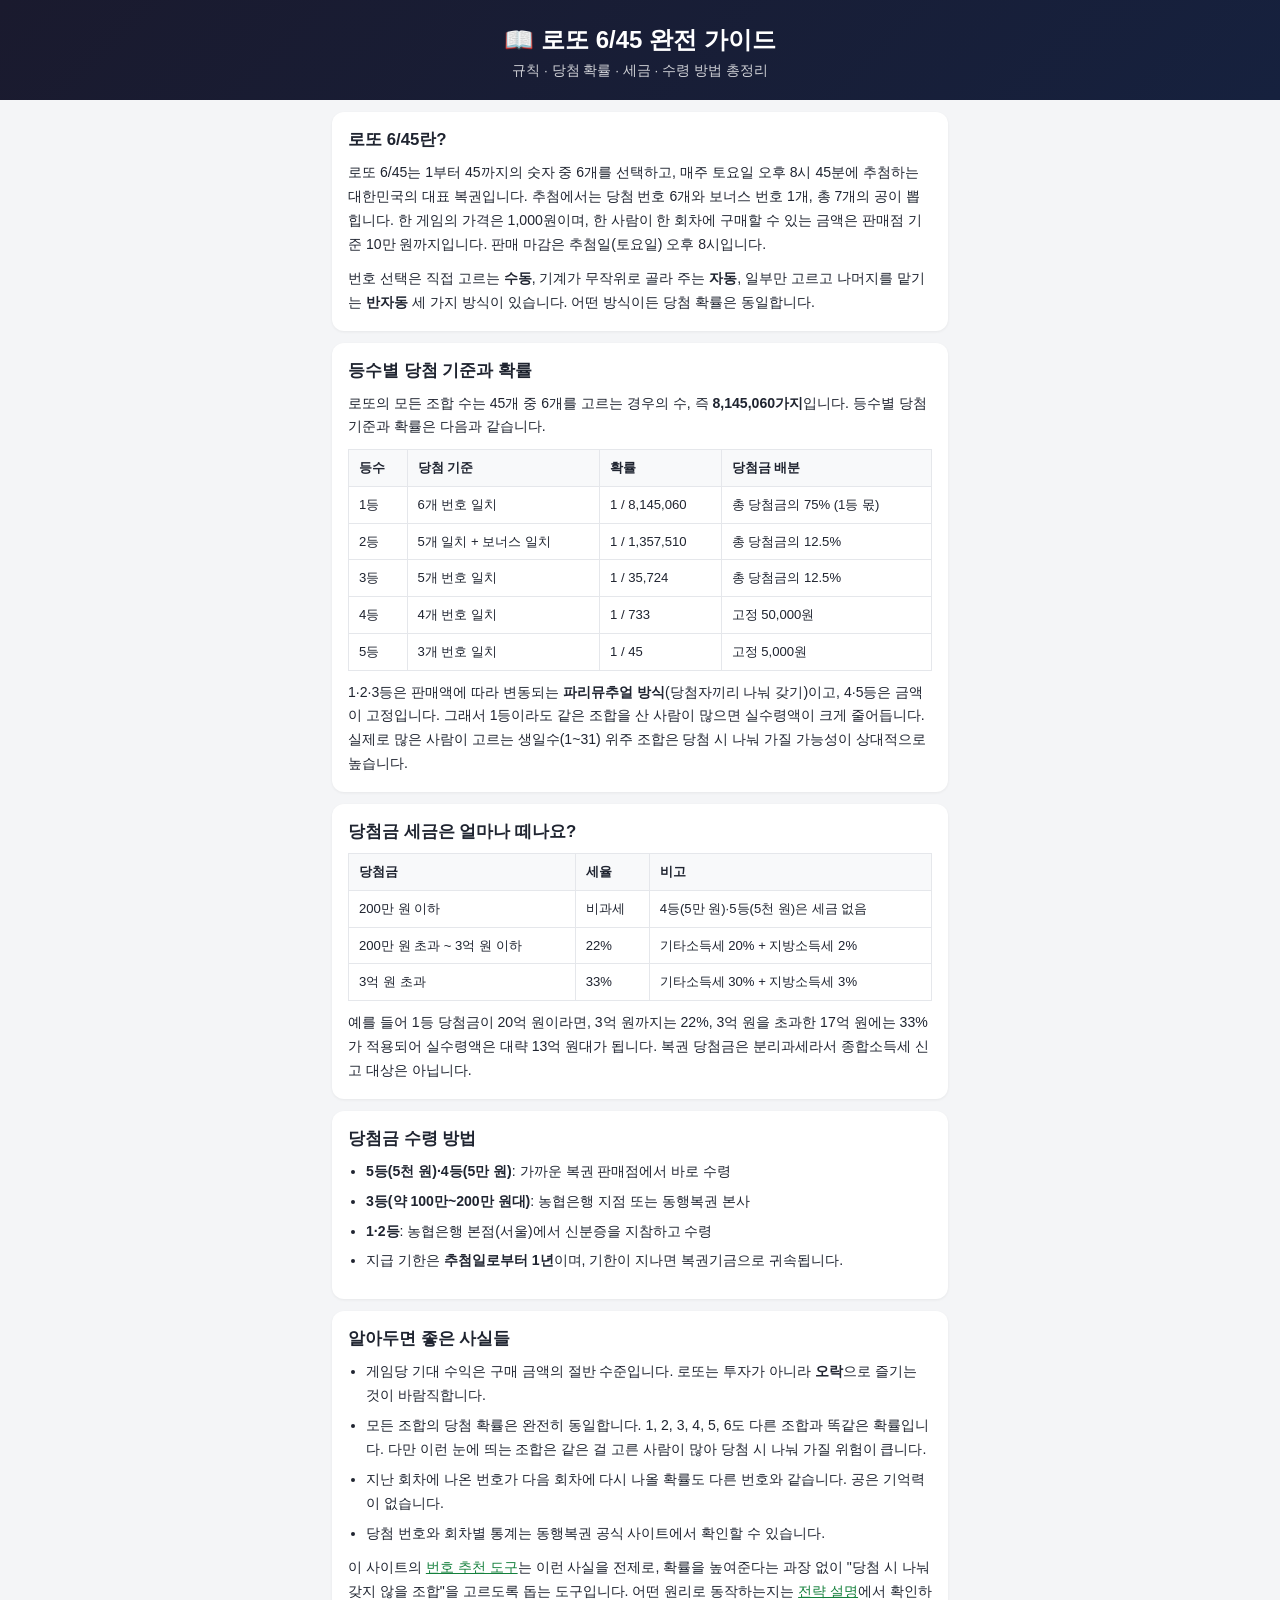
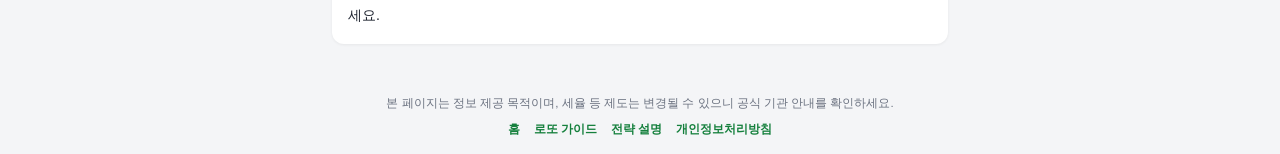
==== guide.html @ 37bbe976 "애드센스 승인 준비: 확인 코드 삽입 + 콘텐츠 페이지 추가 - 전 페이지 head에 애드센스 확인 코드(ca-pub-2843757027982749) 삽입 - 승인 심사용 콘텐츠:" ====
<!DOCTYPE html>
<html lang="ko">
<head>
  <meta charset="UTF-8" />
  <meta name="viewport" content="width=device-width, initial-scale=1.0" />
  <meta name="description" content="로또 6/45 기본 규칙, 등수별 당첨 확률, 당첨금 세금과 수령 방법까지 한 페이지로 정리한 가이드" />
  <title>로또 6/45 완전 가이드 — 확률·세금·수령 방법 | 로또 번호 추천</title>
  <link rel="icon" href="icon.svg" type="image/svg+xml" />
  <link rel="stylesheet" href="style.css" />
  <script async src="https://pagead2.googlesyndication.com/pagead/js/adsbygoogle.js?client=ca-pub-2843757027982749"
    crossorigin="anonymous"></script>
</head>
<body>
  <header class="app-header">
    <h1>📖 로또 6/45 완전 가이드</h1>
    <p class="subtitle">규칙 · 당첨 확률 · 세금 · 수령 방법 총정리</p>
  </header>

  <main class="article">
    <section class="card">
      <h2>로또 6/45란?</h2>
      <p>
        로또 6/45는 1부터 45까지의 숫자 중 6개를 선택하고, 매주 토요일 오후 8시 45분에
        추첨하는 대한민국의 대표 복권입니다. 추첨에서는 당첨 번호 6개와 보너스 번호 1개,
        총 7개의 공이 뽑힙니다. 한 게임의 가격은 1,000원이며, 한 사람이 한 회차에 구매할
        수 있는 금액은 판매점 기준 10만 원까지입니다. 판매 마감은 추첨일(토요일) 오후
        8시입니다.
      </p>
      <p>
        번호 선택은 직접 고르는 <strong>수동</strong>, 기계가 무작위로 골라 주는
        <strong>자동</strong>, 일부만 고르고 나머지를 맡기는 <strong>반자동</strong>
        세 가지 방식이 있습니다. 어떤 방식이든 당첨 확률은 동일합니다.
      </p>
    </section>

    <section class="card">
      <h2>등수별 당첨 기준과 확률</h2>
      <p>
        로또의 모든 조합 수는 45개 중 6개를 고르는 경우의 수, 즉
        <strong>8,145,060가지</strong>입니다. 등수별 당첨 기준과 확률은 다음과 같습니다.
      </p>
      <div class="table-wrap">
        <table>
          <thead>
            <tr><th>등수</th><th>당첨 기준</th><th>확률</th><th>당첨금 배분</th></tr>
          </thead>
          <tbody>
            <tr><td>1등</td><td>6개 번호 일치</td><td>1 / 8,145,060</td><td>총 당첨금의 75% (1등 몫)</td></tr>
            <tr><td>2등</td><td>5개 일치 + 보너스 일치</td><td>1 / 1,357,510</td><td>총 당첨금의 12.5%</td></tr>
            <tr><td>3등</td><td>5개 번호 일치</td><td>1 / 35,724</td><td>총 당첨금의 12.5%</td></tr>
            <tr><td>4등</td><td>4개 번호 일치</td><td>1 / 733</td><td>고정 50,000원</td></tr>
            <tr><td>5등</td><td>3개 번호 일치</td><td>1 / 45</td><td>고정 5,000원</td></tr>
          </tbody>
        </table>
      </div>
      <p>
        1·2·3등은 판매액에 따라 변동되는 <strong>파리뮤추얼 방식</strong>(당첨자끼리
        나눠 갖기)이고, 4·5등은 금액이 고정입니다. 그래서 1등이라도 같은 조합을 산 사람이
        많으면 실수령액이 크게 줄어듭니다. 실제로 많은 사람이 고르는 생일수(1~31) 위주
        조합은 당첨 시 나눠 가질 가능성이 상대적으로 높습니다.
      </p>
    </section>

    <section class="card">
      <h2>당첨금 세금은 얼마나 떼나요?</h2>
      <div class="table-wrap">
        <table>
          <thead>
            <tr><th>당첨금</th><th>세율</th><th>비고</th></tr>
          </thead>
          <tbody>
            <tr><td>200만 원 이하</td><td>비과세</td><td>4등(5만 원)·5등(5천 원)은 세금 없음</td></tr>
            <tr><td>200만 원 초과 ~ 3억 원 이하</td><td>22%</td><td>기타소득세 20% + 지방소득세 2%</td></tr>
            <tr><td>3억 원 초과</td><td>33%</td><td>기타소득세 30% + 지방소득세 3%</td></tr>
          </tbody>
        </table>
      </div>
      <p>
        예를 들어 1등 당첨금이 20억 원이라면, 3억 원까지는 22%, 3억 원을 초과한 17억 원에는
        33%가 적용되어 실수령액은 대략 13억 원대가 됩니다. 복권 당첨금은 분리과세라서
        종합소득세 신고 대상은 아닙니다.
      </p>
    </section>

    <section class="card">
      <h2>당첨금 수령 방법</h2>
      <ul>
        <li><strong>5등(5천 원)·4등(5만 원)</strong>: 가까운 복권 판매점에서 바로 수령</li>
        <li><strong>3등(약 100만~200만 원대)</strong>: 농협은행 지점 또는 동행복권 본사</li>
        <li><strong>1·2등</strong>: 농협은행 본점(서울)에서 신분증을 지참하고 수령</li>
        <li>지급 기한은 <strong>추첨일로부터 1년</strong>이며, 기한이 지나면 복권기금으로 귀속됩니다.</li>
      </ul>
    </section>

    <section class="card">
      <h2>알아두면 좋은 사실들</h2>
      <ul>
        <li>게임당 기대 수익은 구매 금액의 절반 수준입니다. 로또는 투자가 아니라
          <strong>오락</strong>으로 즐기는 것이 바람직합니다.</li>
        <li>모든 조합의 당첨 확률은 완전히 동일합니다. 1, 2, 3, 4, 5, 6도 다른 조합과
          똑같은 확률입니다. 다만 이런 눈에 띄는 조합은 같은 걸 고른 사람이 많아
          당첨 시 나눠 가질 위험이 큽니다.</li>
        <li>지난 회차에 나온 번호가 다음 회차에 다시 나올 확률도 다른 번호와 같습니다.
          공은 기억력이 없습니다.</li>
        <li>당첨 번호와 회차별 통계는 동행복권 공식 사이트에서 확인할 수 있습니다.</li>
      </ul>
      <p>
        이 사이트의 <a href="./">번호 추천 도구</a>는 이런 사실을 전제로, 확률을 높여준다는
        과장 없이 "당첨 시 나눠 갖지 않을 조합"을 고르도록 돕는 도구입니다. 어떤 원리로
        동작하는지는 <a href="strategy.html">전략 설명</a>에서 확인하세요.
      </p>
    </section>
  </main>

  <footer class="app-footer">
    <p>본 페이지는 정보 제공 목적이며, 세율 등 제도는 변경될 수 있으니 공식 기관 안내를 확인하세요.</p>
    <nav class="site-nav">
      <a href="./">홈</a>
      <a href="guide.html">로또 가이드</a>
      <a href="strategy.html">전략 설명</a>
      <a href="privacy.html">개인정보처리방침</a>
    </nav>
  </footer>
</body>
</html>
---- style.css ----
* {
  margin: 0;
  padding: 0;
  box-sizing: border-box;
}

:root {
  --bg: #f4f5f7;
  --card: #ffffff;
  --text: #1f2430;
  --text-sub: #6b7280;
  --primary: #16a34a;
  --primary-dark: #15803d;
  --border: #e5e7eb;
  --excluded: #d1d5db;
  /* 실제 로또 공 색상 */
  --ball-1: #fbc400;  /* 1-10 노랑 */
  --ball-2: #69c8f2;  /* 11-20 파랑 */
  --ball-3: #ff7272;  /* 21-30 빨강 */
  --ball-4: #aaa;     /* 31-40 회색 */
  --ball-5: #b0d840;  /* 41-45 초록 */
}

body {
  font-family: "Pretendard", -apple-system, BlinkMacSystemFont, "Apple SD Gothic Neo",
    "Malgun Gothic", sans-serif;
  background: var(--bg);
  color: var(--text);
  min-height: 100vh;
}

.app-header {
  background: linear-gradient(135deg, #1a1a2e 0%, #16213e 100%);
  color: #fff;
  text-align: center;
  padding: 24px 16px 20px;
}

.app-header h1 {
  font-size: 1.5rem;
}

.subtitle {
  margin-top: 6px;
  font-size: 0.85rem;
  opacity: 0.8;
}

main {
  max-width: 480px;
  margin: 0 auto;
  padding: 12px 12px 24px;
}

/* 광고 배너 */
.ad-banner {
  display: flex;
  align-items: center;
  justify-content: center;
  min-height: 60px;
  margin: 12px 0;
  background: #eceef1;
  border: 1px dashed #c4c9d0;
  border-radius: 8px;
  overflow: hidden;
}

.ad-placeholder {
  color: #9aa1ab;
  font-size: 0.8rem;
}

/* 카드 */
.card {
  background: var(--card);
  border-radius: 12px;
  padding: 16px;
  margin-bottom: 12px;
  box-shadow: 0 1px 3px rgba(0, 0, 0, 0.06);
}

.section-title {
  display: flex;
  align-items: center;
  justify-content: space-between;
  margin-bottom: 8px;
}

.section-title h2 {
  font-size: 1.05rem;
}

.excluded-count {
  font-size: 0.8rem;
  color: var(--primary-dark);
  font-weight: 600;
}

.hint {
  font-size: 0.8rem;
  color: var(--text-sub);
  margin-bottom: 12px;
  line-height: 1.5;
}

.hint em {
  font-style: normal;
  color: var(--primary-dark);
  font-weight: 600;
}

/* 자동 분석 */
.data-status {
  font-size: 0.75rem;
  color: var(--text-sub);
}

.analysis-row {
  display: flex;
  align-items: center;
  gap: 10px;
  padding: 7px 0;
  border-bottom: 1px solid var(--border);
}

.analysis-row:last-child {
  border-bottom: none;
}

.analysis-label {
  font-size: 0.8rem;
  font-weight: 600;
  color: var(--text-sub);
  width: 108px;
  flex-shrink: 0;
  line-height: 1.3;
}

.analysis-label small {
  display: block;
  font-weight: 400;
  font-size: 0.68rem;
  color: #9aa1ab;
}

.analysis-value {
  display: flex;
  flex-wrap: wrap;
  gap: 4px;
  align-items: center;
  font-size: 0.85rem;
}

.analysis-value .none {
  color: #9aa1ab;
  font-size: 0.8rem;
}

.ball.mini {
  width: 26px;
  height: 26px;
  font-size: 0.72rem;
  animation: none;
}

.pool-details {
  margin-top: 10px;
}

.pool-details summary {
  font-size: 0.8rem;
  color: var(--primary-dark);
  cursor: pointer;
  font-weight: 600;
}

.pool-list {
  list-style: none;
  margin-top: 8px;
}

.pool-list li {
  display: flex;
  align-items: center;
  gap: 8px;
  padding: 4px 0;
}

.pool-reason {
  font-size: 0.78rem;
  color: var(--text-sub);
}

/* 필터 조건 */
.filter-list {
  margin-bottom: 12px;
}

.filter-item {
  display: flex;
  align-items: flex-start;
  gap: 10px;
  padding: 9px 0;
  border-bottom: 1px solid var(--border);
  cursor: pointer;
  -webkit-tap-highlight-color: transparent;
}

.filter-item:last-child {
  border-bottom: none;
}

.filter-item input {
  width: 18px;
  height: 18px;
  margin-top: 2px;
  accent-color: var(--primary);
  flex-shrink: 0;
  cursor: pointer;
}

.filter-text {
  display: flex;
  flex-direction: column;
  gap: 1px;
}

.filter-text strong {
  font-size: 0.88rem;
  font-weight: 600;
}

.filter-text small {
  font-size: 0.74rem;
  color: var(--text-sub);
}

.filter-item input:not(:checked) + .filter-text strong {
  color: #9aa1ab;
  font-weight: 500;
}

/* 번호판 */
.number-grid {
  display: grid;
  grid-template-columns: repeat(7, 1fr);
  gap: 8px;
  margin-bottom: 12px;
}

.num-btn {
  aspect-ratio: 1;
  border-radius: 50%;
  border: 2px solid var(--border);
  background: #fff;
  font-size: 0.95rem;
  font-weight: 600;
  color: var(--text);
  cursor: pointer;
  transition: transform 0.1s, background 0.15s, color 0.15s;
  -webkit-tap-highlight-color: transparent;
}

.num-btn:active {
  transform: scale(0.92);
}

.num-btn.excluded {
  background: var(--excluded);
  border-color: var(--excluded);
  color: #6b7280;
  text-decoration: line-through;
}

.num-btn.excluded.auto {
  background: #fde8e8;
  border-color: #f8b4b4;
  color: #c81e1e;
}

.num-btn.cold {
  position: relative;
}

.num-btn.cold::after {
  content: "";
  position: absolute;
  bottom: 3px;
  left: 50%;
  transform: translateX(-50%);
  width: 5px;
  height: 5px;
  border-radius: 50%;
  background: #3b82f6;
}

/* 버튼 */
.btn {
  display: block;
  width: 100%;
  padding: 14px;
  border: none;
  border-radius: 10px;
  font-size: 1rem;
  font-weight: 700;
  cursor: pointer;
  -webkit-tap-highlight-color: transparent;
}

.btn-primary {
  background: var(--primary);
  color: #fff;
}

.btn-primary:active {
  background: var(--primary-dark);
}

.btn-ghost {
  background: transparent;
  border: 1px solid var(--border);
  color: var(--text-sub);
  font-weight: 500;
  padding: 10px;
  font-size: 0.85rem;
}

.btn-small {
  border: 1px solid var(--border);
  background: #fff;
  border-radius: 8px;
  padding: 6px 12px;
  font-size: 0.8rem;
  color: var(--text);
  cursor: pointer;
}

.game-count {
  display: flex;
  align-items: center;
  justify-content: space-between;
  margin-bottom: 12px;
}

.game-count label {
  font-size: 0.9rem;
  color: var(--text-sub);
}

.game-count select {
  padding: 8px 12px;
  border-radius: 8px;
  border: 1px solid var(--border);
  font-size: 0.9rem;
  background: #fff;
}

/* 결과 */
.result-row {
  display: flex;
  align-items: center;
  gap: 8px;
  padding: 10px 0;
  border-bottom: 1px solid var(--border);
}

.result-row:last-child {
  border-bottom: none;
}

.result-label {
  font-size: 0.68rem;
  font-weight: 700;
  color: var(--primary-dark);
  background: #ecfdf3;
  border: 1px solid #bbe7cd;
  border-radius: 6px;
  padding: 3px 4px;
  width: 56px;
  text-align: center;
  flex-shrink: 0;
  white-space: nowrap;
}

.result-body {
  display: flex;
  flex-direction: column;
  gap: 3px;
}

.result-meta {
  font-size: 0.7rem;
  color: #9aa1ab;
}

.btn-row {
  display: flex;
  gap: 8px;
}

.btn-row .btn {
  flex: 1;
}

.balls {
  display: flex;
  gap: 6px;
  flex-wrap: wrap;
}

.ball {
  width: 38px;
  height: 38px;
  border-radius: 50%;
  display: flex;
  align-items: center;
  justify-content: center;
  font-weight: 700;
  font-size: 0.9rem;
  color: #fff;
  text-shadow: 0 1px 1px rgba(0, 0, 0, 0.25);
  box-shadow: inset -3px -3px 6px rgba(0, 0, 0, 0.15);
  animation: pop 0.3s ease backwards;
}

.ball:nth-child(1) { animation-delay: 0.05s; }
.ball:nth-child(2) { animation-delay: 0.1s; }
.ball:nth-child(3) { animation-delay: 0.15s; }
.ball:nth-child(4) { animation-delay: 0.2s; }
.ball:nth-child(5) { animation-delay: 0.25s; }
.ball:nth-child(6) { animation-delay: 0.3s; }

@keyframes pop {
  from {
    transform: scale(0);
    opacity: 0;
  }
  to {
    transform: scale(1);
    opacity: 1;
  }
}

.ball.c1 { background: var(--ball-1); }
.ball.c2 { background: var(--ball-2); }
.ball.c3 { background: var(--ball-3); }
.ball.c4 { background: var(--ball-4); }
.ball.c5 { background: var(--ball-5); }

/* 푸터 */
.app-footer {
  text-align: center;
  padding: 16px;
  font-size: 0.72rem;
  color: var(--text-sub);
}

.site-nav {
  margin-top: 10px;
  display: flex;
  justify-content: center;
  flex-wrap: wrap;
  gap: 6px 14px;
}

.site-nav a {
  color: var(--primary-dark);
  text-decoration: none;
  font-size: 0.78rem;
  font-weight: 600;
}

/* 콘텐츠 페이지 */
.article {
  max-width: 640px;
}

.article h2 {
  font-size: 1.05rem;
  margin-bottom: 10px;
}

.article p {
  font-size: 0.88rem;
  line-height: 1.7;
  color: var(--text);
  margin-bottom: 10px;
}

.article p:last-child {
  margin-bottom: 0;
}

.article ul {
  padding-left: 18px;
  margin-bottom: 10px;
}

.article li {
  font-size: 0.88rem;
  line-height: 1.7;
  margin-bottom: 6px;
}

.article a {
  color: var(--primary-dark);
}

.article code {
  background: #f1f3f5;
  border-radius: 4px;
  padding: 1px 5px;
  font-size: 0.82em;
}

.table-wrap {
  overflow-x: auto;
  margin-bottom: 10px;
}

.article table {
  border-collapse: collapse;
  width: 100%;
  font-size: 0.82rem;
}

.article th,
.article td {
  border: 1px solid var(--border);
  padding: 8px 10px;
  text-align: left;
  line-height: 1.5;
}

.article th {
  background: #f8f9fa;
  white-space: nowrap;
}

/* 토스트 */
.toast {
  position: fixed;
  bottom: 32px;
  left: 50%;
  transform: translateX(-50%) translateY(20px);
  background: rgba(31, 36, 48, 0.92);
  color: #fff;
  padding: 10px 20px;
  border-radius: 24px;
  font-size: 0.85rem;
  opacity: 0;
  pointer-events: none;
  transition: opacity 0.25s, transform 0.25s;
  white-space: nowrap;
}

.toast.show {
  opacity: 1;
  transform: translateX(-50%) translateY(0);
}

@media (max-width: 360px) {
  .ball {
    width: 34px;
    height: 34px;
    font-size: 0.85rem;
  }
}
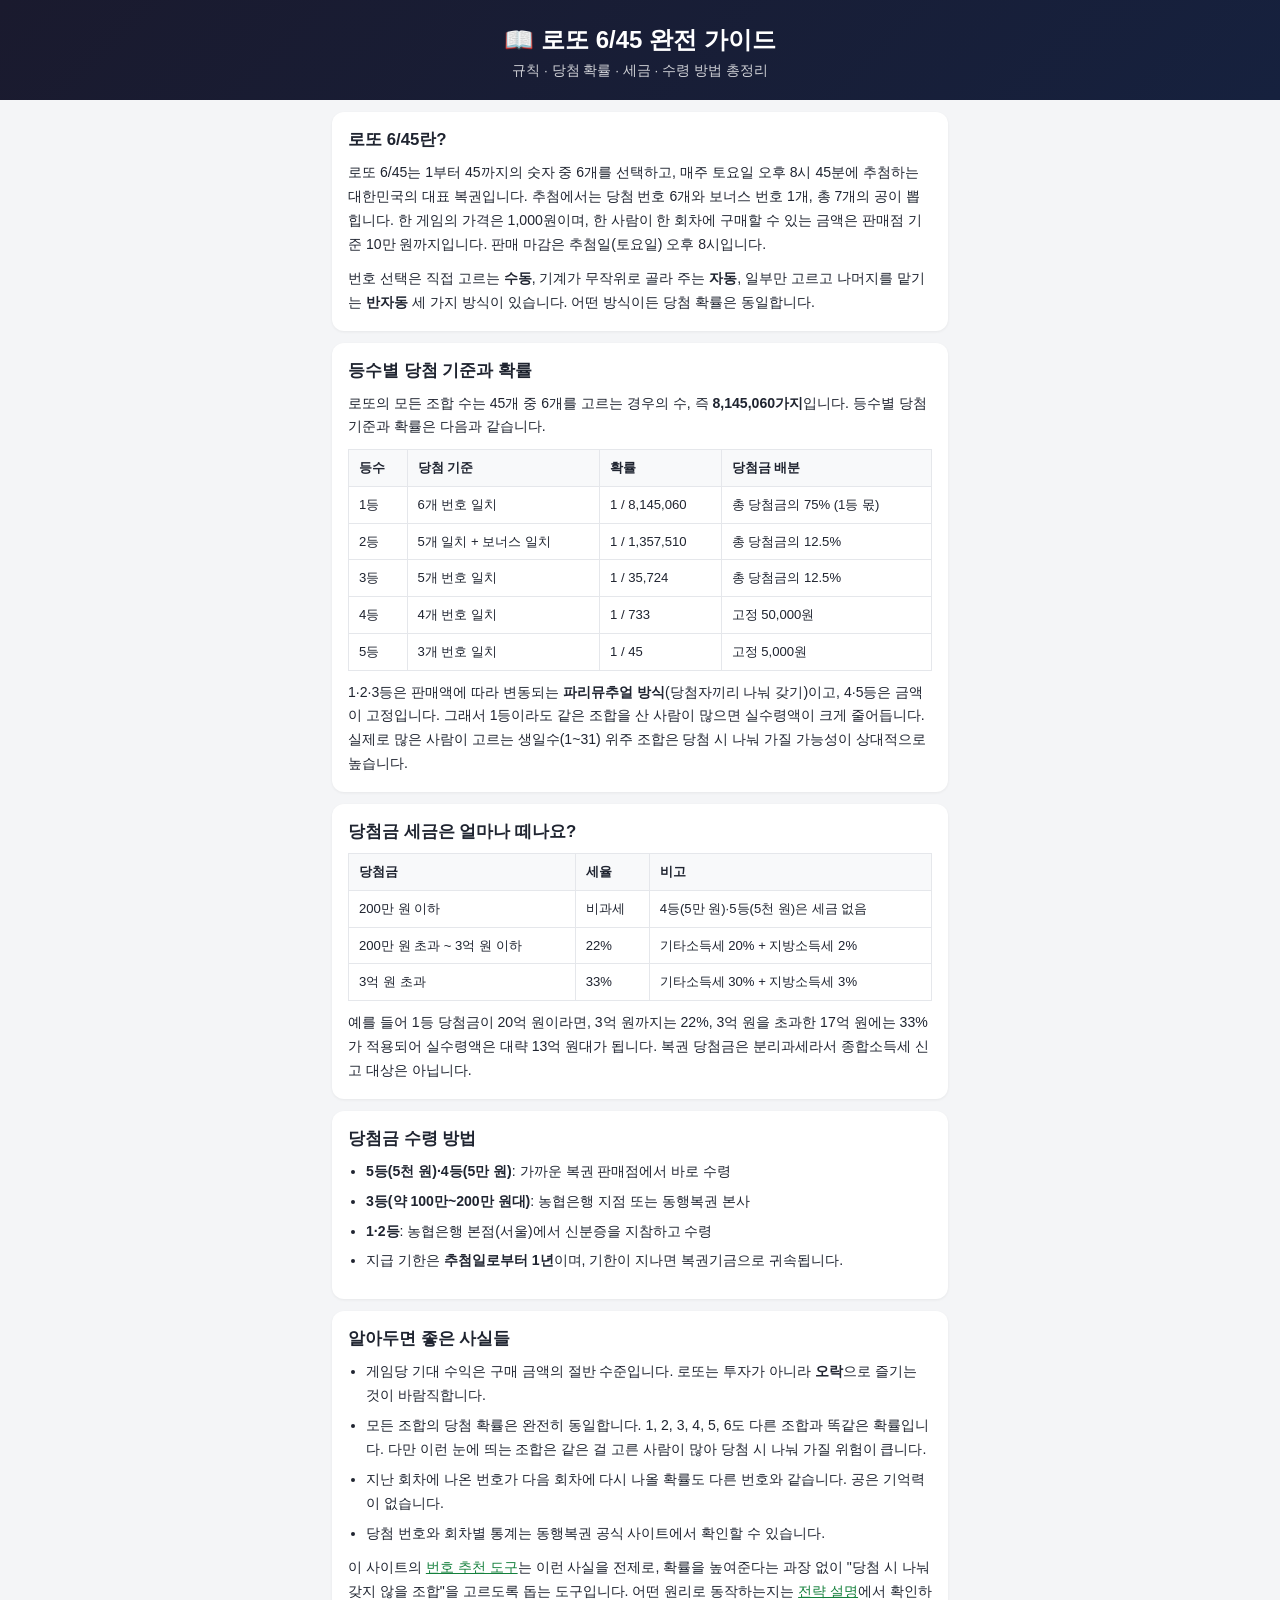
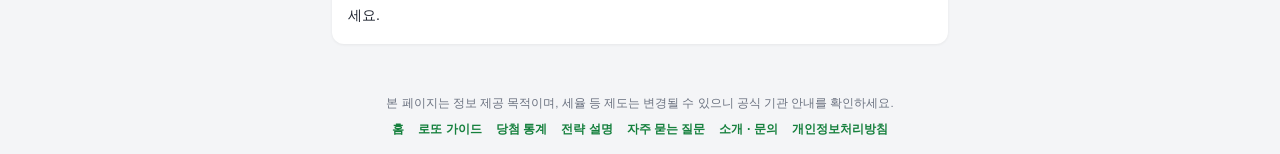
==== commit b954222b: "콘텐츠 보강: 통계·FAQ·소개 페이지 추가 및 SEO 개선 - stats.html: 역대 1245회 실제 데이터 기반 당첨 번호 통계 분석 페이지 신설 - faq.html: 확률" ====
--- a/guide.html
+++ b/guide.html
@@ -6,6 +6,7 @@
   <meta name="description" content="로또 6/45 기본 규칙, 등수별 당첨 확률, 당첨금 세금과 수령 방법까지 한 페이지로 정리한 가이드" />
   <title>로또 6/45 완전 가이드 — 확률·세금·수령 방법 | 로또 번호 추천</title>
   <link rel="icon" href="icon.svg" type="image/svg+xml" />
+  <link rel="canonical" href="https://bimbim159-sketch.github.io/guide.html" />
   <link rel="stylesheet" href="style.css" />
   <script async src="https://pagead2.googlesyndication.com/pagead/js/adsbygoogle.js?client=ca-pub-2843757027982749"
     crossorigin="anonymous"></script>
@@ -117,7 +118,10 @@
     <nav class="site-nav">
       <a href="./">홈</a>
       <a href="guide.html">로또 가이드</a>
+      <a href="stats.html">당첨 통계</a>
       <a href="strategy.html">전략 설명</a>
+      <a href="faq.html">자주 묻는 질문</a>
+      <a href="about.html">소개 · 문의</a>
       <a href="privacy.html">개인정보처리방침</a>
     </nav>
   </footer>
--- a/style.css
+++ b/style.css
@@ -537,6 +537,64 @@
   white-space: nowrap;
 }
 
+/* 통계 페이지 */
+.nball {
+  display: inline-flex;
+  align-items: center;
+  justify-content: center;
+  width: 24px;
+  height: 24px;
+  border-radius: 50%;
+  font-size: 0.72rem;
+  font-weight: 700;
+  color: #fff;
+  text-shadow: 0 1px 1px rgba(0, 0, 0, 0.25);
+  box-shadow: inset -2px -2px 4px rgba(0, 0, 0, 0.15);
+  vertical-align: middle;
+}
+.nball.c1 { background: var(--ball-1); }
+.nball.c2 { background: var(--ball-2); }
+.nball.c3 { background: var(--ball-3); }
+.nball.c4 { background: var(--ball-4); }
+.nball.c5 { background: var(--ball-5); }
+
+.nball-row {
+  display: flex;
+  flex-wrap: wrap;
+  gap: 6px;
+  margin-bottom: 10px;
+}
+
+.stat-bar {
+  position: relative;
+  background: #eef0f3;
+  border-radius: 4px;
+  height: 18px;
+  min-width: 60px;
+  overflow: hidden;
+}
+
+.stat-fill {
+  position: absolute;
+  inset: 0 auto 0 0;
+  background: linear-gradient(90deg, #22c55e, #16a34a);
+  border-radius: 4px;
+}
+
+.article td .stat-bar {
+  min-width: 120px;
+}
+
+.updated-note {
+  font-size: 0.75rem;
+  color: var(--text-sub);
+  background: #f1f3f5;
+  border-radius: 8px;
+  padding: 8px 12px;
+  margin-bottom: 12px;
+  line-height: 1.5;
+}
+
 /* 토스트 */
 .toast {
   position: fixed;
